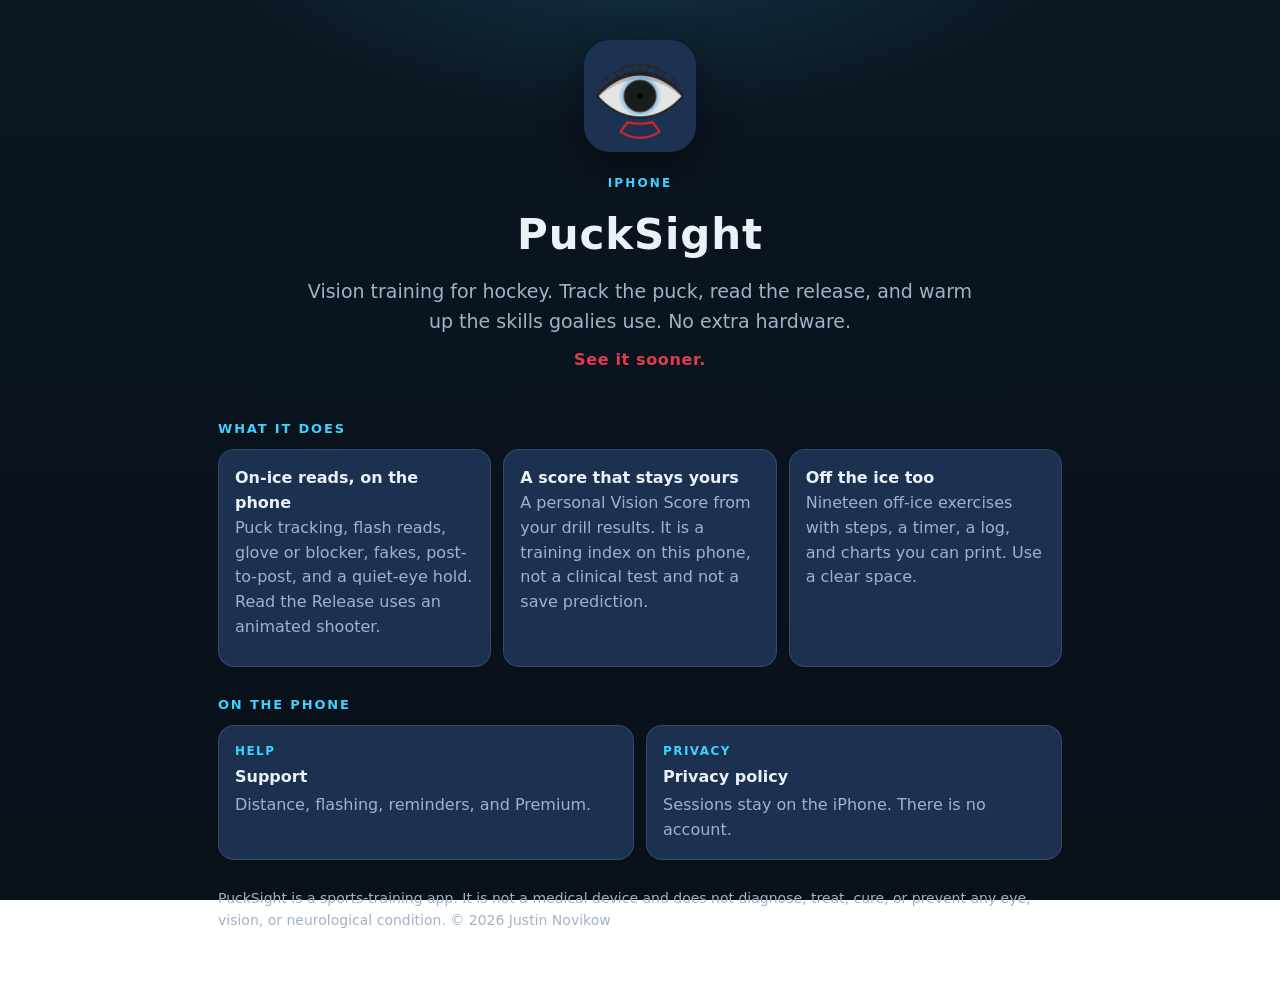
==== index.html @ 2f2fbd14 "Publish the PuckSight privacy and support site" ====
<!DOCTYPE html>
<html lang="en">
<head>
  <meta charset="UTF-8" />
  <meta name="viewport" content="width=device-width, initial-scale=1, viewport-fit=cover" />
  <meta name="theme-color" content="#0B1622" />
  <title>PuckSight — Vision training for hockey</title>
  <meta name="description" content="PuckSight is an iPhone vision trainer for hockey goalies. Track the puck, read the release, and keep drill scores on the phone." />
  <link rel="icon" href="icon.png" type="image/png" />
  <link rel="apple-touch-icon" href="icon.png" />
  <link rel="stylesheet" href="styles.css" />
</head>
<body>
  <div class="wrap">
    <header class="hero">
      <img class="logo" src="icon.png" width="112" height="112" alt="PuckSight app icon" />
      <p class="eyebrow">iPhone</p>
      <h1>PuckSight</h1>
      <p class="lede">Vision training for hockey. Track the puck, read the release, and warm up the skills goalies use. No extra hardware.</p>
      <p class="tag">See it sooner.</p>
    </header>

    <h2>What it does</h2>
    <div class="cards">
      <article class="card">
        <strong>On-ice reads, on the phone</strong>
        <p>Puck tracking, flash reads, glove or blocker, fakes, post-to-post, and a quiet-eye hold. Read the Release uses an animated shooter.</p>
      </article>
      <article class="card">
        <strong>A score that stays yours</strong>
        <p>A personal Vision Score from your drill results. It is a training index on this phone, not a clinical test and not a save prediction.</p>
      </article>
      <article class="card">
        <strong>Off the ice too</strong>
        <p>Nineteen off-ice exercises with steps, a timer, a log, and charts you can print. Use a clear space.</p>
      </article>
    </div>

    <h2>On the phone</h2>
    <div class="cards">
      <a class="link-card" href="support.html">
        <span class="card-kicker">Help</span>
        <strong>Support</strong>
        <span class="card-desc">Distance, flashing, reminders, and Premium.</span>
      </a>
      <a class="link-card" href="privacy.html">
        <span class="card-kicker">Privacy</span>
        <strong>Privacy policy</strong>
        <span class="card-desc">Sessions stay on the iPhone. There is no account.</span>
      </a>
    </div>

    <p class="foot">PuckSight is a sports-training app. It is not a medical device and does not diagnose, treat, cure, or prevent any eye, vision, or neurological condition. © 2026 Justin Novikow</p>
  </div>
</body>
</html>
---- styles.css ----
:root {
  --bg: #0B1622;
  --bg-2: #13233A;
  --card: #1C3150;
  --fg: #EAF2F8;
  --muted: #9FB3C8;
  --ice: #3FD0FF;
  --crease: #E23B4E;
  --line: rgba(234, 242, 248, 0.12);
}

* { box-sizing: border-box; margin: 0; padding: 0; }

body {
  font-family: "Avenir Next", "Segoe UI", system-ui, sans-serif;
  background:
    radial-gradient(720px 320px at 50% -8%, rgba(63, 208, 255, 0.16), transparent 62%),
    linear-gradient(180deg, var(--bg) 0%, #081018 100%);
  background-attachment: fixed;
  color: var(--fg);
  line-height: 1.55;
  min-height: 100vh;
}

a { color: var(--ice); }
code { font-size: 0.9em; background: rgba(63, 208, 255, 0.12); padding: 1px 6px; border-radius: 6px; }

.wrap { max-width: 880px; margin: 0 auto; padding: 28px 18px calc(48px + env(safe-area-inset-bottom)); }

.hero { text-align: center; padding: 12px 0 8px; }
.logo { width: 112px; height: 112px; border-radius: 26px; margin-bottom: 14px; box-shadow: 0 16px 40px rgba(0, 0, 0, 0.45); }
.logo-sm { width: 64px; height: 64px; border-radius: 16px; display: block; margin: 8px 0 12px; }
.eyebrow { letter-spacing: 0.18em; text-transform: uppercase; color: var(--ice); font-size: 12px; font-weight: 700; }
h1 { font-size: 42px; letter-spacing: 0.02em; margin: 6px 0 10px; }
h2 { font-size: 13px; letter-spacing: 0.14em; text-transform: uppercase; color: var(--ice); margin: 28px 0 10px; }
.lede { color: var(--muted); font-size: 19px; max-width: 36em; margin: 0 auto; }
.tag { color: var(--crease); font-weight: 700; letter-spacing: 0.04em; margin-top: 12px; }
.meta { color: var(--muted); font-size: 14px; margin-bottom: 16px; }
p, li { font-size: 16px; margin-bottom: 10px; }
ul, ol { padding-left: 1.2em; margin-bottom: 8px; }

.cards { display: grid; grid-template-columns: repeat(auto-fit, minmax(220px, 1fr)); gap: 12px; }
.card, .link-card {
  background: var(--card);
  border: 1px solid var(--line);
  border-radius: 16px;
  padding: 16px;
}
.link-card { display: flex; flex-direction: column; gap: 4px; text-decoration: none; color: inherit; }
.card-kicker { color: var(--ice); font-size: 12px; letter-spacing: 0.12em; text-transform: uppercase; font-weight: 700; }
.card-desc, .card p { color: var(--muted); }
.back { color: var(--muted); text-decoration: none; font-size: 14px; }
.foot { color: var(--muted); font-size: 14px; margin-top: 28px; }
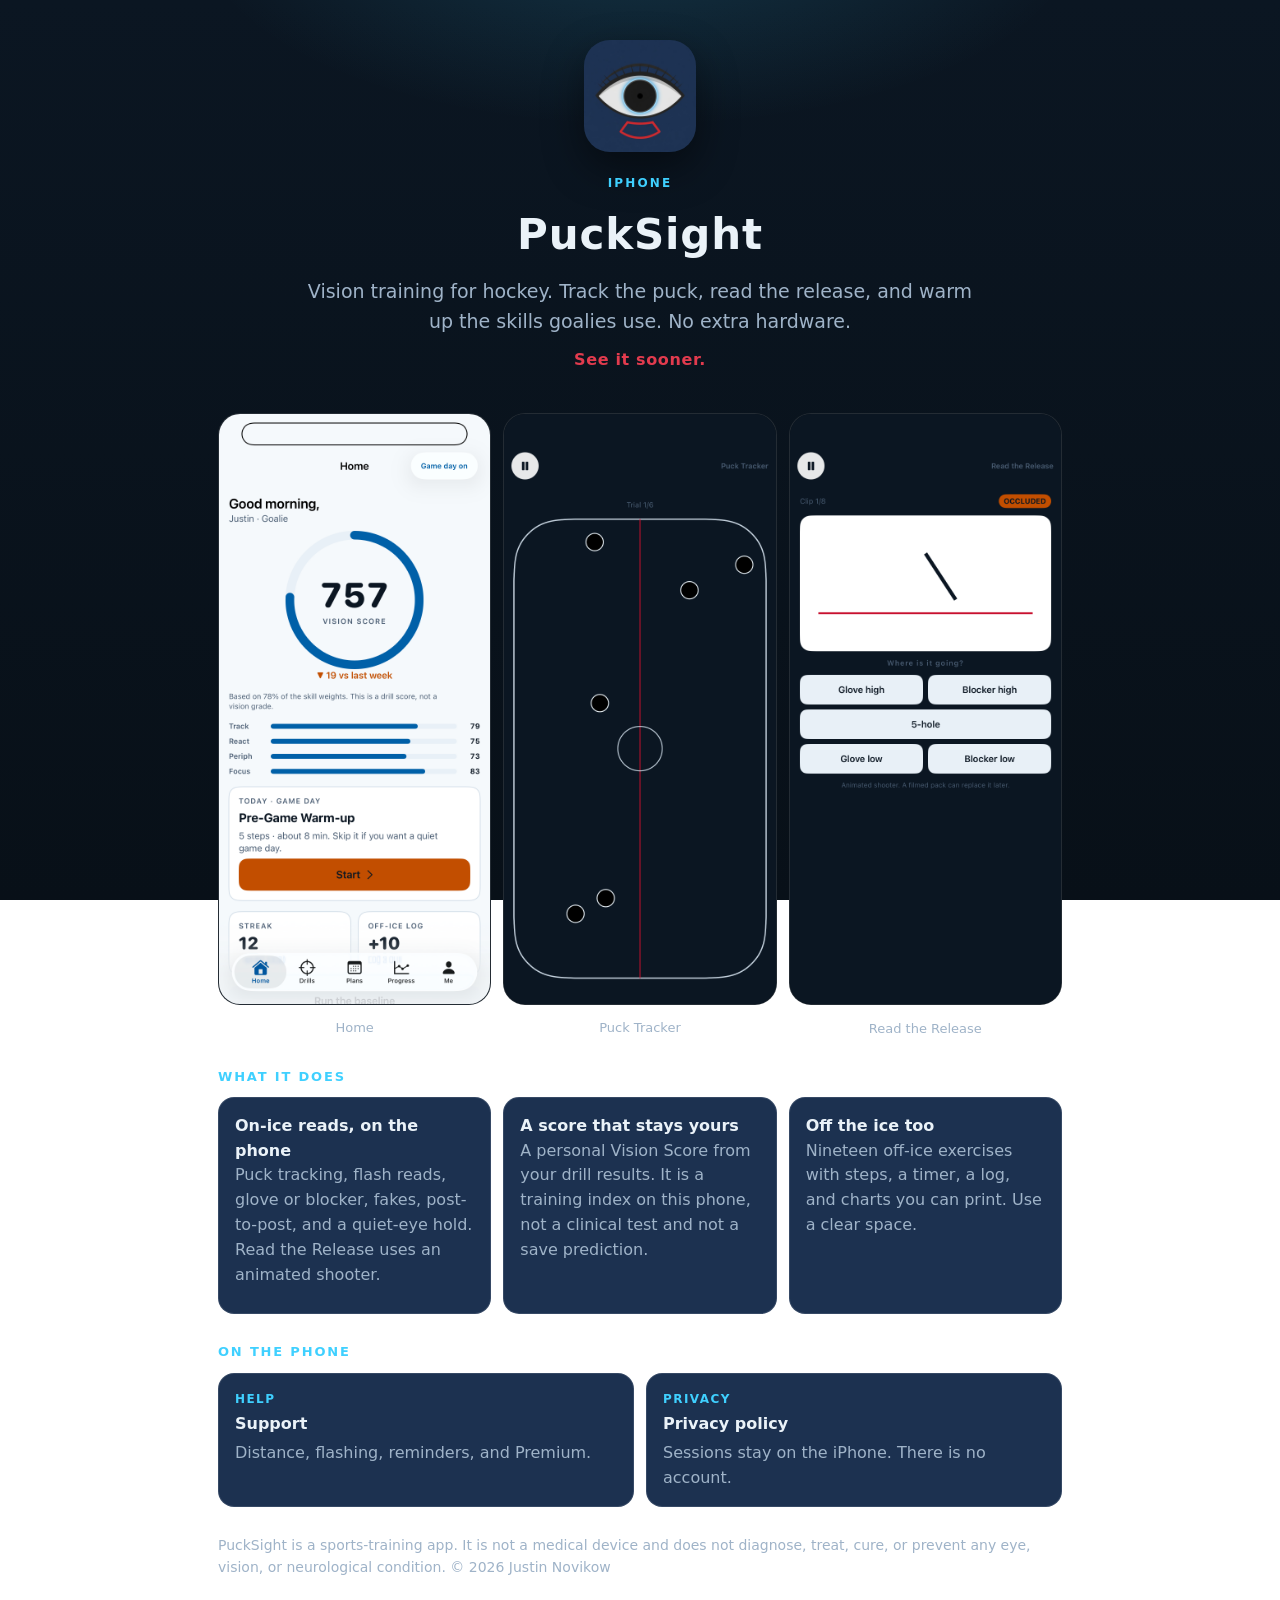
==== commit 64f0bcab: "Skip Jekyll and show the first screenshots" ====
--- a/index.html
+++ b/index.html
@@ -19,6 +19,21 @@
       <p class="lede">Vision training for hockey. Track the puck, read the release, and warm up the skills goalies use. No extra hardware.</p>
       <p class="tag">See it sooner.</p>
     </header>
+
+    <div class="shots">
+      <figure>
+        <img src="screenshots/1-home.png" alt="PuckSight home with a Vision Score of 757 and the pre-game warm-up" />
+        <figcaption class="shot-cap">Home</figcaption>
+      </figure>
+      <figure>
+        <img src="screenshots/6-puck-tracker.png" alt="Puck Tracker drill with pucks on a rink" />
+        <figcaption class="shot-cap">Puck Tracker</figcaption>
+      </figure>
+      <figure>
+        <img src="screenshots/7-read-release.png" alt="Read the Release with an animated shooter and five zones" />
+        <figcaption class="shot-cap">Read the Release</figcaption>
+      </figure>
+    </div>
 
     <h2>What it does</h2>
     <div class="cards">
--- a/styles.css
+++ b/styles.css
@@ -39,6 +39,10 @@
 p, li { font-size: 16px; margin-bottom: 10px; }
 ul, ol { padding-left: 1.2em; margin-bottom: 8px; }
 
+.shots { display: grid; grid-template-columns: repeat(3, 1fr); gap: 12px; margin: 22px 0 8px; }
+.shots img { width: 100%; height: auto; border-radius: 22px; border: 1px solid var(--line); background: #081018; }
+.shot-cap { color: var(--muted); font-size: 13px; text-align: center; margin-top: 6px; }
+@media (max-width: 700px) { .shots { grid-template-columns: 1fr; } }
 .cards { display: grid; grid-template-columns: repeat(auto-fit, minmax(220px, 1fr)); gap: 12px; }
 .card, .link-card {
   background: var(--card);
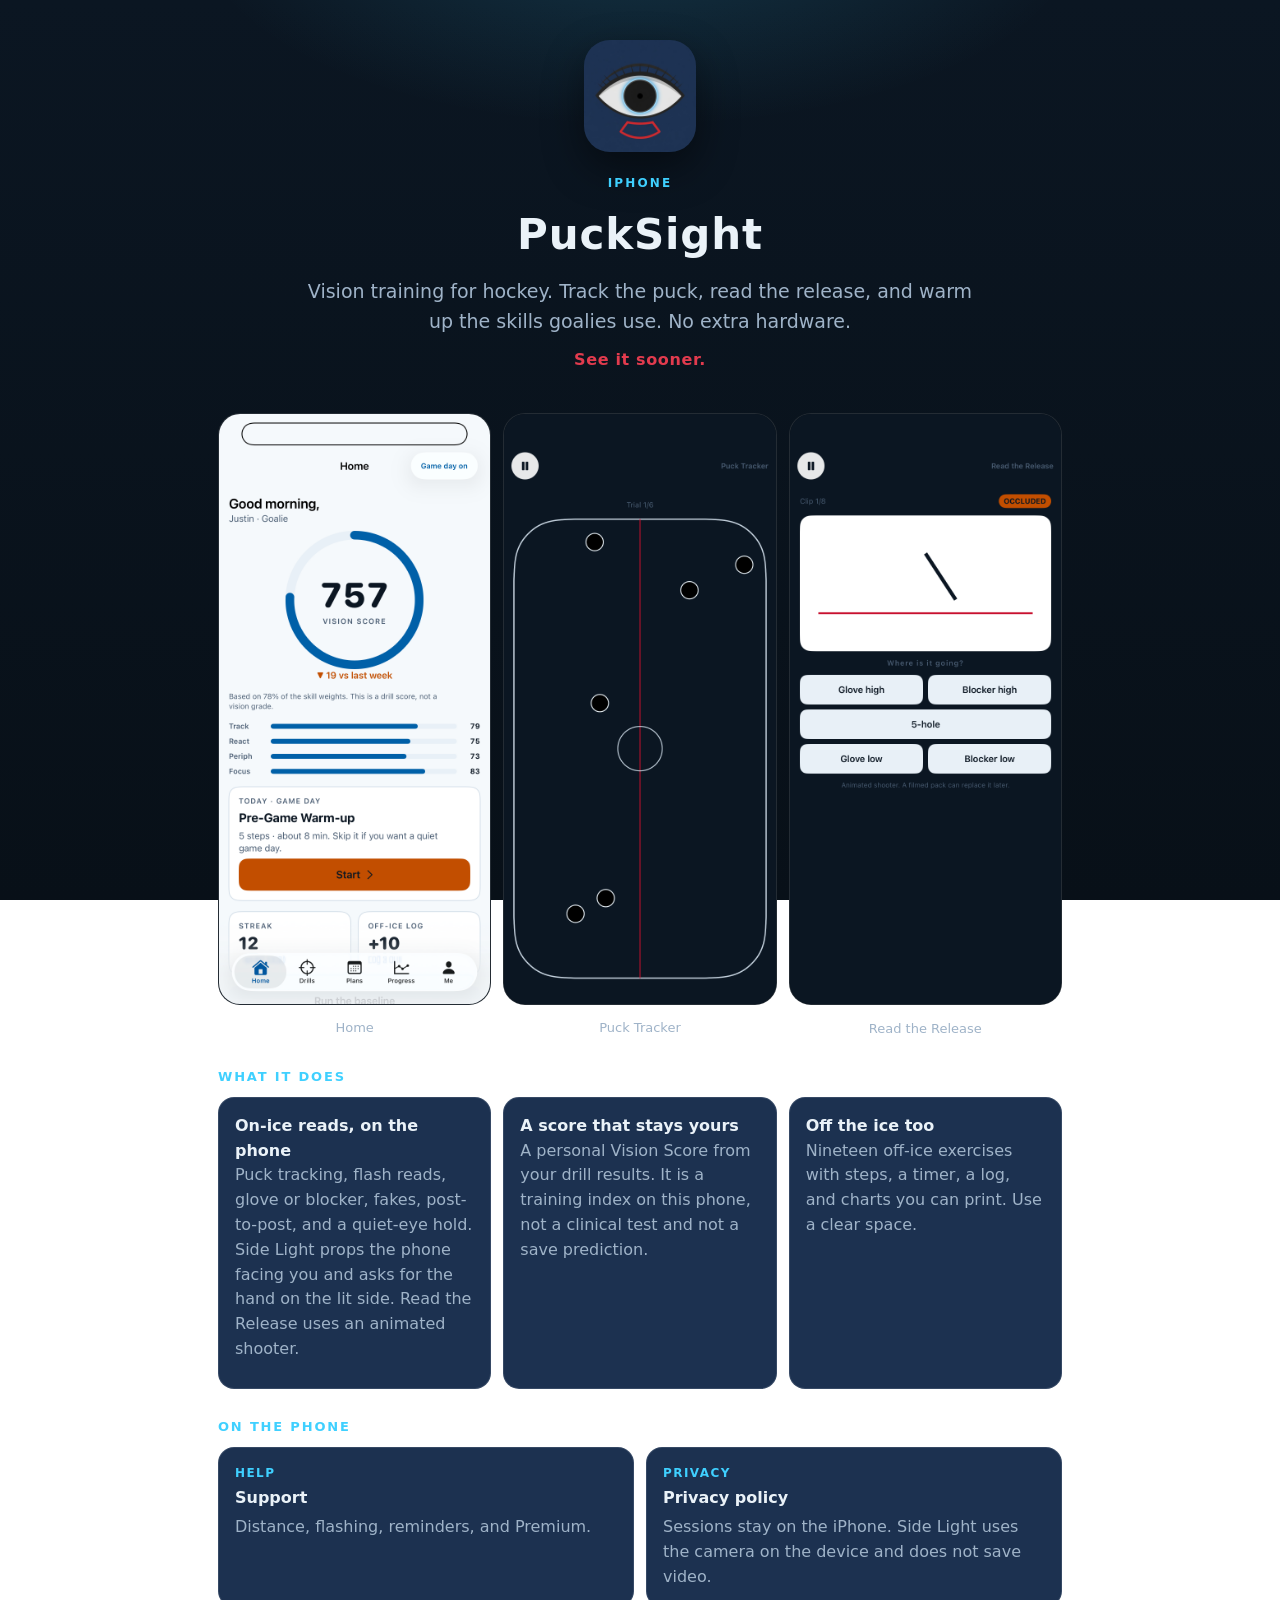
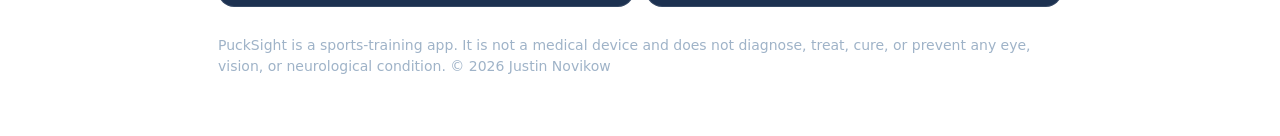
==== commit 1924e20d: "Describe Side Light camera use on the privacy pages" ====
--- a/index.html
+++ b/index.html
@@ -39,7 +39,7 @@
     <div class="cards">
       <article class="card">
         <strong>On-ice reads, on the phone</strong>
-        <p>Puck tracking, flash reads, glove or blocker, fakes, post-to-post, and a quiet-eye hold. Read the Release uses an animated shooter.</p>
+        <p>Puck tracking, flash reads, glove or blocker, fakes, post-to-post, and a quiet-eye hold. Side Light props the phone facing you and asks for the hand on the lit side. Read the Release uses an animated shooter.</p>
       </article>
       <article class="card">
         <strong>A score that stays yours</strong>
@@ -61,7 +61,7 @@
       <a class="link-card" href="privacy.html">
         <span class="card-kicker">Privacy</span>
         <strong>Privacy policy</strong>
-        <span class="card-desc">Sessions stay on the iPhone. There is no account.</span>
+        <span class="card-desc">Sessions stay on the iPhone. Side Light uses the camera on the device and does not save video.</span>
       </a>
     </div>
 
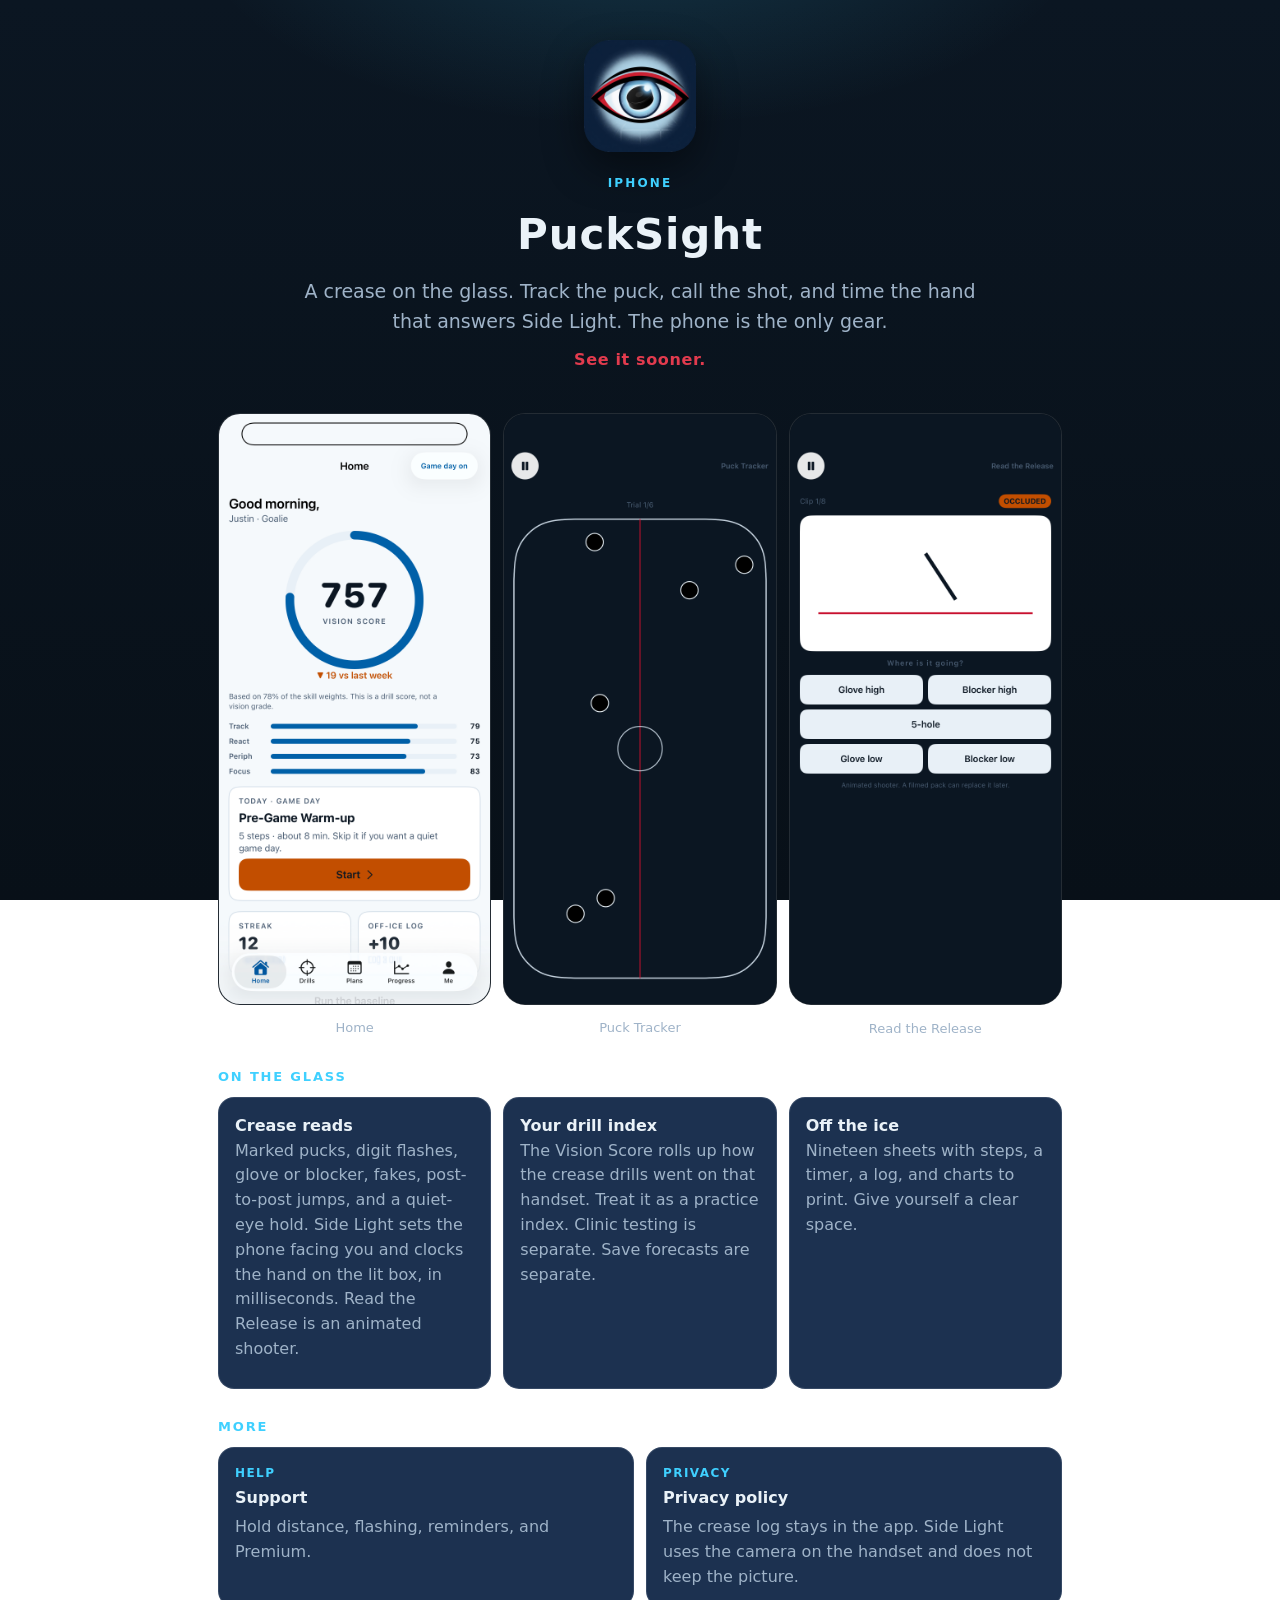
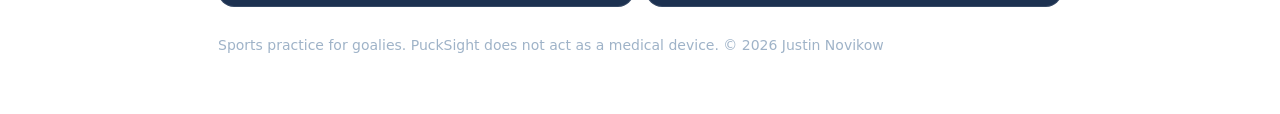
==== commit 492563b7: "Rewrite the public pages around the crease drills. Home, privacy, and support now describe Side Ligh" ====
--- a/index.html
+++ b/index.html
@@ -4,8 +4,8 @@
   <meta charset="UTF-8" />
   <meta name="viewport" content="width=device-width, initial-scale=1, viewport-fit=cover" />
   <meta name="theme-color" content="#0B1622" />
-  <title>PuckSight — Vision training for hockey</title>
-  <meta name="description" content="PuckSight is an iPhone vision trainer for hockey goalies. Track the puck, read the release, and keep drill scores on the phone." />
+  <title>PuckSight — Vision station for hockey goalies</title>
+  <meta name="description" content="PuckSight is a goalie vision station for iPhone. Track the puck, call glove or blocker, and clock Side Light in milliseconds." />
   <link rel="icon" href="icon.png" type="image/png" />
   <link rel="apple-touch-icon" href="icon.png" />
   <link rel="stylesheet" href="styles.css" />
@@ -16,7 +16,7 @@
       <img class="logo" src="icon.png" width="112" height="112" alt="PuckSight app icon" />
       <p class="eyebrow">iPhone</p>
       <h1>PuckSight</h1>
-      <p class="lede">Vision training for hockey. Track the puck, read the release, and warm up the skills goalies use. No extra hardware.</p>
+      <p class="lede">A crease on the glass. Track the puck, call the shot, and time the hand that answers Side Light. The phone is the only gear.</p>
       <p class="tag">See it sooner.</p>
     </header>
 
@@ -35,37 +35,37 @@
       </figure>
     </div>
 
-    <h2>What it does</h2>
+    <h2>On the glass</h2>
     <div class="cards">
       <article class="card">
-        <strong>On-ice reads, on the phone</strong>
-        <p>Puck tracking, flash reads, glove or blocker, fakes, post-to-post, and a quiet-eye hold. Side Light props the phone facing you and asks for the hand on the lit side. Read the Release uses an animated shooter.</p>
+        <strong>Crease reads</strong>
+        <p>Marked pucks, digit flashes, glove or blocker, fakes, post-to-post jumps, and a quiet-eye hold. Side Light sets the phone facing you and clocks the hand on the lit box, in milliseconds. Read the Release is an animated shooter.</p>
       </article>
       <article class="card">
-        <strong>A score that stays yours</strong>
-        <p>A personal Vision Score from your drill results. It is a training index on this phone, not a clinical test and not a save prediction.</p>
+        <strong>Your drill index</strong>
+        <p>The Vision Score rolls up how the crease drills went on that handset. Treat it as a practice index. Clinic testing is separate. Save forecasts are separate.</p>
       </article>
       <article class="card">
-        <strong>Off the ice too</strong>
-        <p>Nineteen off-ice exercises with steps, a timer, a log, and charts you can print. Use a clear space.</p>
+        <strong>Off the ice</strong>
+        <p>Nineteen sheets with steps, a timer, a log, and charts to print. Give yourself a clear space.</p>
       </article>
     </div>
 
-    <h2>On the phone</h2>
+    <h2>More</h2>
     <div class="cards">
       <a class="link-card" href="support.html">
         <span class="card-kicker">Help</span>
         <strong>Support</strong>
-        <span class="card-desc">Distance, flashing, reminders, and Premium.</span>
+        <span class="card-desc">Hold distance, flashing, reminders, and Premium.</span>
       </a>
       <a class="link-card" href="privacy.html">
         <span class="card-kicker">Privacy</span>
         <strong>Privacy policy</strong>
-        <span class="card-desc">Sessions stay on the iPhone. Side Light uses the camera on the device and does not save video.</span>
+        <span class="card-desc">The crease log stays in the app. Side Light uses the camera on the handset and does not keep the picture.</span>
       </a>
     </div>
 
-    <p class="foot">PuckSight is a sports-training app. It is not a medical device and does not diagnose, treat, cure, or prevent any eye, vision, or neurological condition. © 2026 Justin Novikow</p>
+    <p class="foot">Sports practice for goalies. PuckSight does not act as a medical device. © 2026 Justin Novikow</p>
   </div>
 </body>
 </html>
